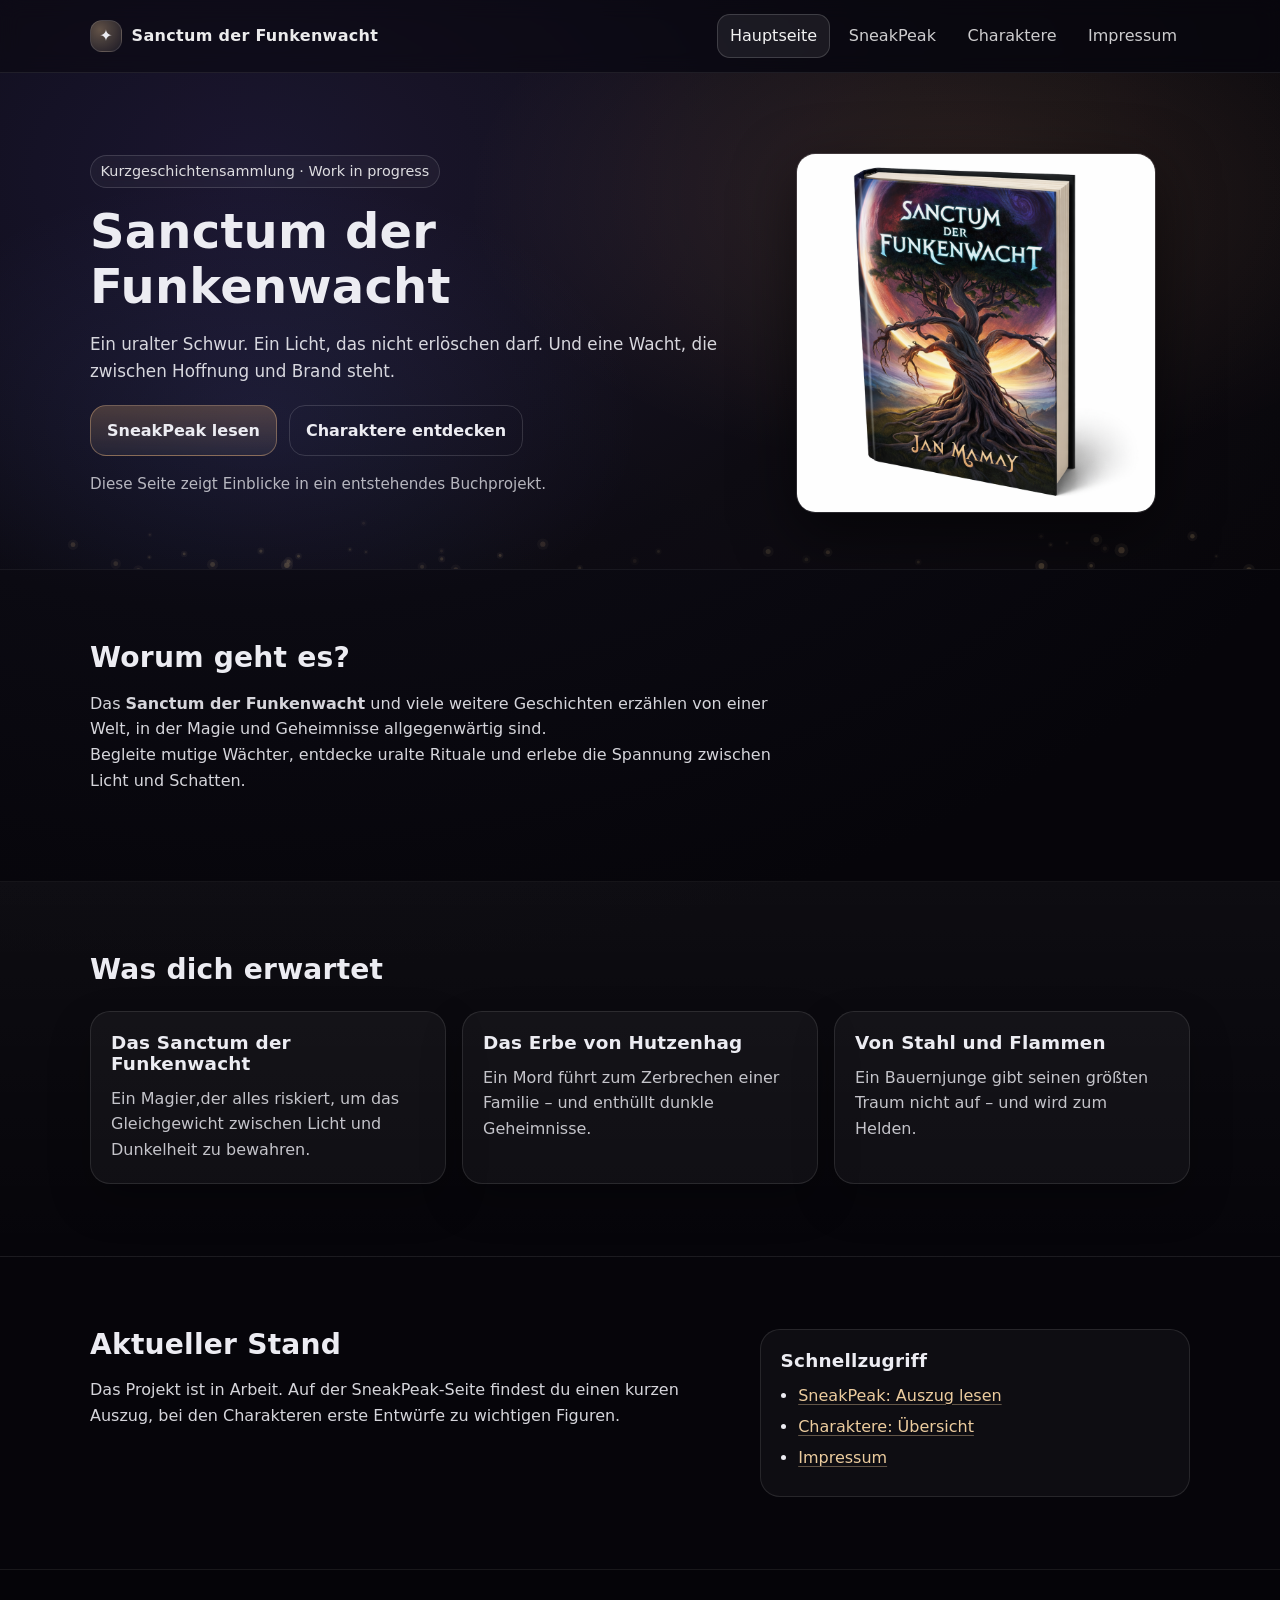
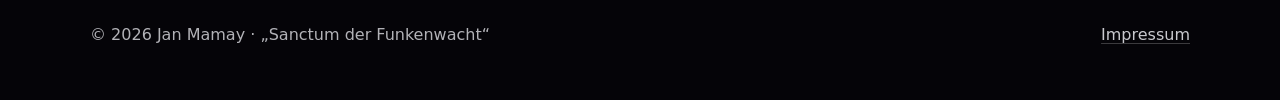
==== index.html @ 95dd7406 "initial Commit" ====
<!-- index.html -->
<!doctype html>
<html lang="de">

<head>
    <meta charset="utf-8" />
    <meta name="viewport" content="width=device-width, initial-scale=1" />
    <title>Sanctum der Funkenwacht</title>
    <meta name="description"
        content="Offizielle Projektseite zum Buchprojekt „Sanctum der Funkenwacht“ – SneakPeak, Charaktere und mehr." />
    <link rel="stylesheet" href="Style/mainStyle.css" />
</head>

<body>
    <a class="skip-link" href="#main">Zum Inhalt springen</a>

    <header class="site-header">
        <div class="container header-inner">
            <a class="brand" href="index.html" aria-label="Zur Hauptseite">
                <span class="brand-mark" aria-hidden="true">✦</span>
                <span class="brand-title">Sanctum der Funkenwacht</span>
            </a>

            <nav class="nav" aria-label="Hauptnavigation">
                <a class="nav-link is-active" href="index.html">Hauptseite</a>
                <a class="nav-link" href="Pages/SneakPeak.html">SneakPeak</a>
                <a class="nav-link" href="Pages/Charaktere.html">Charaktere</a>
                <a class="nav-link" href="Pages/impressum.html">Impressum</a>
            </nav>
        </div>
    </header>

    <main id="main">
        <section class="hero">
            <canvas class="hero-canvas" id="sparkCanvas" aria-hidden="true"></canvas>

            <div class="container hero-inner">
                <div class="hero-text">
                    <p class="kicker">Kurzgeschichtensammlung · Work in progress</p>
                    <h1>Sanctum der Funkenwacht</h1>
                    <p class="lead">
                        Ein uralter Schwur. Ein Licht, das nicht erlöschen darf.
                        Und eine Wacht, die zwischen Hoffnung und Brand steht.
                    </p>

                    <div class="cta-row">
                        <a class="btn btn-primary" href="Pages/SneakPeak.html">SneakPeak lesen</a>
                        <a class="btn btn-ghost" href="Pages/Charaktere.html">Charaktere entdecken</a>
                    </div>

                    <p class="note">
                        Diese Seite zeigt Einblicke in ein entstehendes Buchprojekt.
                    </p>
                </div>

                <div class="hero-media" aria-label="Buchcover">
                    <img class="book" src="Images/Buchcover.png" alt="Buchcover: Sanctum der Funkenwacht"
                        loading="eager" />
                </div>
            </div>
        </section>
        <section class="section">
            <div class="container">
                <h2>Worum geht es?</h2>
                <p class="text">
                    Das <strong>Sanctum der Funkenwacht</strong> und viele weitere Geschichten erzählen von einer Welt, in der Magie
                    und Geheimnisse allgegenwärtig sind. <br>
                    Begleite mutige Wächter, entdecke uralte Rituale und erlebe die Spannung zwischen Licht und
                    Schatten. </p>
            </div>
        </section>
        <section class="section section-muted">
            <div class="container">
                <h2>Was dich erwartet</h2>

                <div class="grid">
                    <article class="card">
                        <h3>Das Sanctum der Funkenwacht</h3>
                        <p>
                            Ein Magier,der alles riskiert, um das Gleichgewicht zwischen Licht und Dunkelheit zu bewahren.
                        </p>
                    </article>

                    <article class="card">
                        <h3>Das Erbe von Hutzenhag</h3>
                        <p>
                            Ein Mord führt zum Zerbrechen einer Familie – und enthüllt dunkle Geheimnisse.
                        </p>
                    </article>

                    <article class="card">
                        <h3>Von Stahl und Flammen</h3>
                        <p>
                            Ein Bauernjunge gibt seinen größten Traum nicht auf – und wird zum Helden.
                        </p>
                    </article>
                </div>
            </div>
        </section>
        <section class="section">
            <div class="container">
                <div class="split">
                    <div>
                        <h2>Aktueller Stand</h2>
                        <p class="text">
                            Das Projekt ist in Arbeit. Auf der SneakPeak-Seite findest du einen kurzen Auszug,
                            bei den Charakteren erste Entwürfe zu wichtigen Figuren.
                        </p>
                    </div>

                    <div class="panel">
                        <h3>Schnellzugriff</h3>
                        <ul class="list">
                            <li><a href="Pages/SneakPeak.html">SneakPeak: Auszug lesen</a></li>
                            <li><a href="Pages/Charaktere.html">Charaktere: Übersicht</a></li>
                            <li><a href="Pages/impressum.html">Impressum</a></li>
                        </ul>
                    </div>
                </div>
            </div>
        </section>
    </main>

    <footer class="site-footer">
        <div class="container footer-inner">
            <p>© <span id="year">2026</span> Jan Mamay · „Sanctum der Funkenwacht“</p>
            <p class="footer-links">
                <a href="impressum.html">Impressum</a>
            </p>
        </div>
    </footer>

    <script>
        document.getElementById("year").textContent = new Date().getFullYear();
    </script>
    <script src="Scripts/sparkCanvas.js"></script>
</body>

</html>
---- Style/mainStyle.css ----
/* =========================
   Sanctum der Funkenwacht – mainStyle.css
   ========================= */

/*Reset / Basis*/
*,
*::before,
*::after {
  box-sizing: border-box;
}

html:focus-within {
  scroll-behavior: smooth;
}

body {
  margin: 0;
  font-family: system-ui, -apple-system, Segoe UI, Roboto, Arial, sans-serif;
  line-height: 1.6;
  color: #ececf2;
  background: radial-gradient(1200px 800px at 20% 10%, #1a1630 0%, #0b0a12 55%, #06050a 100%);
}

img {
  max-width: 100%;
  height: auto;
  display: block;
}

a {
  color: inherit;
  text-decoration: none;
}

a:focus-visible,
button:focus-visible {
  outline: 2px solid rgba(255, 213, 153, 0.9);
  outline-offset: 3px;
}

/*Layout*/
.container {
  width: min(1100px, calc(100% - 2rem));
  margin-inline: auto;
}

.section {
  padding: 4.5rem 0;
}

.section-muted {
  background: linear-gradient(180deg, rgba(255, 255, 255, 0.03), rgba(255, 255, 255, 0));
  border-top: 1px solid rgba(255, 255, 255, 0.06);
  border-bottom: 1px solid rgba(255, 255, 255, 0.06);
}

/*Typografie*/
h1, h2, h3 {
  line-height: 1.15;
  margin: 0 0 0.75rem 0;
  letter-spacing: 0.2px;
}

h1 {
  font-size: clamp(2rem, 4vw, 3rem);
}

h2 {
  font-size: clamp(1.4rem, 2.2vw, 1.9rem);
}

h3 {
  font-size: 1.15rem;
}

.text,
.lead {
  max-width: 70ch;
  color: rgba(236, 236, 242, 0.9);
}

.lead {
  font-size: 1.05rem;
}

.kicker {
  display: inline-block;
  margin: 0 0 0.75rem 0;
  padding: 0.25rem 0.6rem;
  border: 1px solid rgba(255, 255, 255, 0.14);
  border-radius: 999px;
  font-size: 0.9rem;
  color: rgba(255, 255, 255, 0.85);
  background: rgba(255, 255, 255, 0.04);
  backdrop-filter: blur(6px);
}

.note {
  margin-top: 1rem;
  font-size: 0.95rem;
  color: rgba(236, 236, 242, 0.75);
}

/*Skip Link*/
.skip-link {
  position: absolute;
  left: 1rem;
  top: 1rem;
  transform: translateY(-150%);
  padding: 0.6rem 0.9rem;
  background: rgba(255, 255, 255, 0.10);
  border: 1px solid rgba(255, 255, 255, 0.18);
  border-radius: 0.75rem;
  z-index: 999;
}

.skip-link:focus {
  transform: translateY(0);
}

/*Header / Navigation*/
.site-header {
  position: sticky;
  top: 0;
  z-index: 50;
  background: rgba(10, 9, 16, 0.55);
  border-bottom: 1px solid rgba(255, 255, 255, 0.08);
  backdrop-filter: blur(10px);
}

.header-inner {
  display: flex;
  align-items: center;
  justify-content: space-between;
  padding: 0.9rem 0;
  gap: 1rem;
}

.brand {
  display: inline-flex;
  align-items: center;
  gap: 0.6rem;
  font-weight: 700;
  letter-spacing: 0.3px;
}

.brand-mark {
  display: grid;
  place-items: center;
  width: 2rem;
  height: 2rem;
  border-radius: 0.75rem;
  background: radial-gradient(circle at 30% 30%, rgba(255, 215, 160, 0.35), rgba(255, 255, 255, 0.06));
  border: 1px solid rgba(255, 255, 255, 0.12);
}

.brand-title {
  color: rgba(255, 255, 255, 0.92);
}

.nav {
  display: flex;
  gap: 0.35rem;
  flex-wrap: wrap;
  justify-content: flex-end;
}

.nav-link {
  padding: 0.5rem 0.75rem;
  border-radius: 0.8rem;
  color: rgba(255, 255, 255, 0.80);
  border: 1px solid transparent;
  transition: background 160ms ease, border-color 160ms ease, transform 160ms ease;
}

.nav-link:hover {
  background: rgba(255, 255, 255, 0.05);
  border-color: rgba(255, 255, 255, 0.10);
  transform: translateY(-1px);
}

.nav-link.is-active {
  background: rgba(255, 255, 255, 0.07);
  border-color: rgba(255, 255, 255, 0.16);
  color: rgba(255, 255, 255, 0.95);
}

/*Hero*/
.hero {
  position: relative;
  overflow: hidden;
  padding: 5rem 0 3.5rem;
  border-bottom: 1px solid rgba(255, 255, 255, 0.06);
}

.hero::before {
  content: "";
  position: absolute;
  inset: 0;
  background:
    radial-gradient(900px 500px at 75% 25%, rgba(255, 180, 120, 0.12), transparent 55%),
    radial-gradient(700px 450px at 20% 70%, rgba(120, 140, 255, 0.10), transparent 55%);
  pointer-events: none;
}

.hero-canvas {
  position: absolute;
  inset: 0;
  width: 100%;
  height: 100%;
  opacity: 0.35;
  pointer-events: none;
}

.hero-inner {
  position: relative;
  display: grid;
  grid-template-columns: 1.2fr 0.8fr;
  align-items: center;
  gap: 2rem;
}

.hero-text h1 {
  margin-top: 0.25rem;
}

.hero-media {
  display: grid;
  place-items: center;
}

.book {
  width: min(360px, 100%);
  border-radius: 1.2rem;
  border: 1px solid rgba(255, 255, 255, 0.12);
  box-shadow:
    0 20px 60px rgba(0, 0, 0, 0.55),
    0 0 0 1px rgba(255, 255, 255, 0.06) inset;
  transform: translateY(0);
  transition: transform 200ms ease;
}

.book:hover {
  transform: translateY(-4px);
}

/*Buttons*/
.cta-row {
  display: flex;
  gap: 0.75rem;
  margin-top: 1.25rem;
  flex-wrap: wrap;
}

.btn {
  display: inline-flex;
  align-items: center;
  justify-content: center;
  gap: 0.5rem;
  padding: 0.75rem 1rem;
  border-radius: 1rem;
  font-weight: 650;
  border: 1px solid rgba(255, 255, 255, 0.14);
  background: rgba(255, 255, 255, 0.06);
  transition: transform 160ms ease, background 160ms ease, border-color 160ms ease;
}

.btn:hover {
  transform: translateY(-1px);
  background: rgba(255, 255, 255, 0.085);
  border-color: rgba(255, 255, 255, 0.22);
}

.btn-primary {
  border-color: rgba(255, 200, 140, 0.35);
  background: linear-gradient(180deg, rgba(255, 190, 120, 0.22), rgba(255, 255, 255, 0.06));
}

.btn-primary:hover {
  border-color: rgba(255, 210, 160, 0.55);
}

.btn-ghost {
  background: transparent;
}

/*Cards / Grid*/
.grid {
  display: grid;
  gap: 1rem;
  grid-template-columns: repeat(3, 1fr);
  margin-top: 1.5rem;
}

.card {
  padding: 1.25rem;
  border-radius: 1.25rem;
  border: 1px solid rgba(255, 255, 255, 0.10);
  background: rgba(255, 255, 255, 0.04);
  box-shadow: 0 18px 40px rgba(0, 0, 0, 0.25);
}

.card p {
  margin: 0.5rem 0 0 0;
  color: rgba(236, 236, 242, 0.82);
}

/*Split / Panel / List*/
.split {
  display: grid;
  grid-template-columns: 1.2fr 0.8fr;
  gap: 1.5rem;
  align-items: start;
}

.panel {
  padding: 1.25rem;
  border-radius: 1.25rem;
  border: 1px solid rgba(255, 255, 255, 0.10);
  background: rgba(255, 255, 255, 0.035);
}

.list {
  margin: 0.75rem 0 0 0;
  padding-left: 1.1rem;
}

.list li {
  margin: 0.35rem 0;
}

.list a {
  color: rgba(255, 220, 170, 0.92);
  text-decoration: underline;
  text-decoration-color: rgba(255, 220, 170, 0.35);
  text-underline-offset: 3px;
}

.list a:hover {
  text-decoration-color: rgba(255, 220, 170, 0.75);
}

/*Footer*/
.site-footer {
  padding: 2.25rem 0;
  border-top: 1px solid rgba(255, 255, 255, 0.08);
  background: rgba(0, 0, 0, 0.25);
}

.footer-inner {
  display: flex;
  justify-content: space-between;
  gap: 1rem;
  flex-wrap: wrap;
  color: rgba(236, 236, 242, 0.75);
}

.footer-links a {
  color: rgba(236, 236, 242, 0.85);
  text-decoration: underline;
  text-decoration-color: rgba(255, 255, 255, 0.22);
  text-underline-offset: 3px;
}

.footer-links a:hover {
  text-decoration-color: rgba(255, 255, 255, 0.55);
}

/*SneakPeak / Auszug*/
.excerpt {
  max-width: 70ch;
  margin: 1.5rem auto 0;
  font-size: 1.05rem;
}

.excerpt p {
  margin: 0 0 1.2rem;
}

.excerpt p:first-child::first-letter {
  float: left;
  font-size: 3.2rem;
  line-height: 1;
  padding-right: 0.35rem;
  margin-top: 0.1rem;
  font-weight: 700;
  color: rgba(255, 210, 160, 0.95);
}

/*Charaktere*/
.character-grid {
  display: grid;
  gap: 1.25rem;
  grid-template-columns: repeat(auto-fit, minmax(220px, 1fr));
}

.character {
  text-align: center;
}

.character img {
  width: 100%;
  aspect-ratio: 3 / 4;
  object-fit: cover;
  border-radius: 1rem;
  margin-bottom: 0.75rem;
  border: 1px solid rgba(255, 255, 255, 0.12);
}

.character p {
  color: rgba(236, 236, 242, 0.85);
}


/*Responsive*/
@media (max-width: 900px) {
  .hero-inner,
  .split {
    grid-template-columns: 1fr;
  }

  .hero {
    padding: 4rem 0 3rem;
  }

  .hero-media {
    order: -1;
  }

  .grid {
    grid-template-columns: 1fr;
  }

  .header-inner {
    align-items: flex-start;
  }
}

/*Druckansicht*/
@media print {
  * {
    box-shadow: none !important;
    text-shadow: none !important;
    filter: none !important;
  }

  body {
    background: #fff !important;
    color: #000 !important;
    font-size: 12pt;
    line-height: 1.45;
  }

  .container {
    width: 100% !important;
    margin: 0 !important;
  }

  .site-header,
  .site-footer,
  .skip-link,
  .hero,
  .hero-canvas,
  .cta-row,
  nav,
  .footer-links {
    display: none !important;
  }

  .section {
    padding: 0.8cm 0 !important;
  }

  .panel,
  .card {
    background: transparent !important;
    border: 1px solid #bbb !important;
    padding: 0.6cm !important;
    page-break-inside: avoid;
  }

  h1, h2, h3 {
    color: #000 !important;
    page-break-after: avoid;
  }

  p, li {
    color: #000 !important;
    orphans: 3;
    widows: 3;
  }

  img {
    max-width: 100% !important;
    height: auto !important;
    page-break-inside: avoid;
  }

  .excerpt p:first-child::first-letter {
    float: none !important;
    font-size: 12pt !important;
    padding: 0 !important;
    margin: 0 !important;
    color: #000 !important;
    font-weight: inherit !important;
  }

  a {
    color: #000 !important;
    text-decoration: underline !important;
  }

  a[href^="http"]::after {
    content: " (" attr(href) ")";
    font-size: 10pt;
  }

  @page {
    margin: 1.6cm;
  }
}
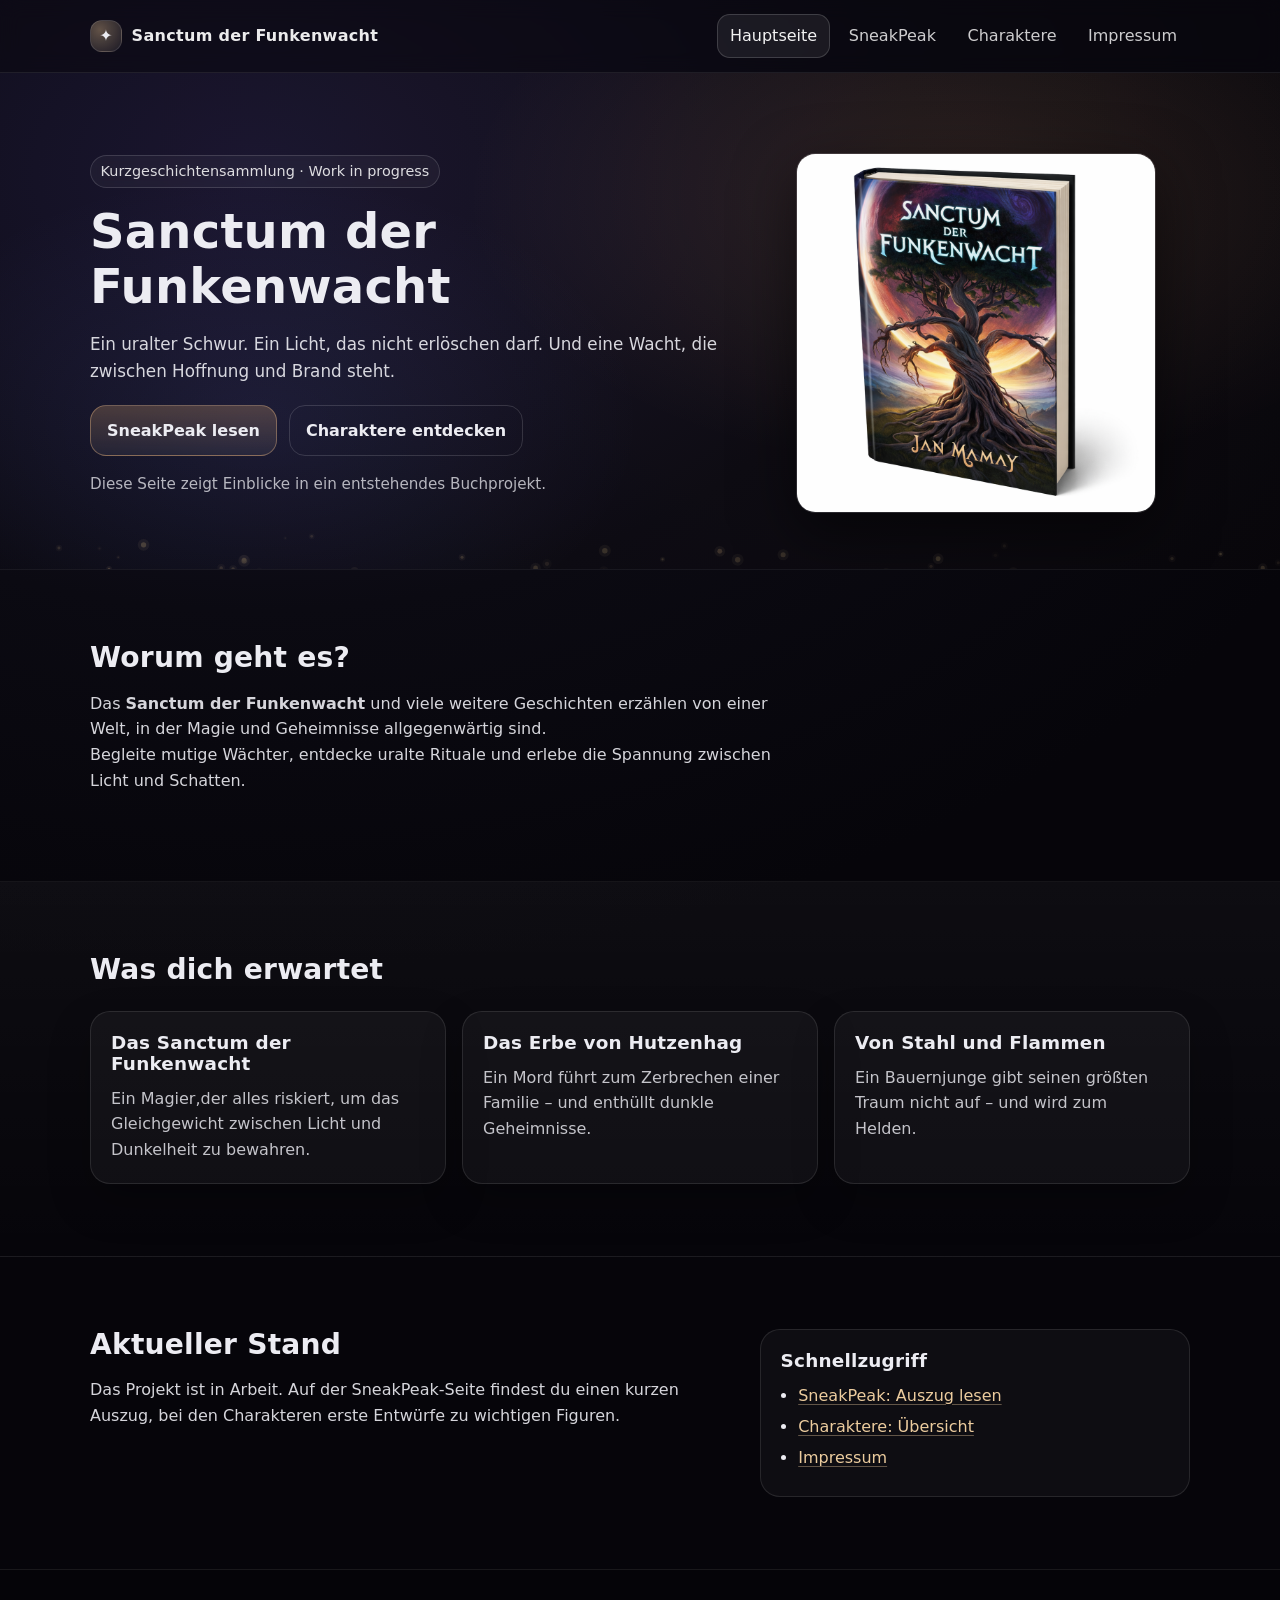
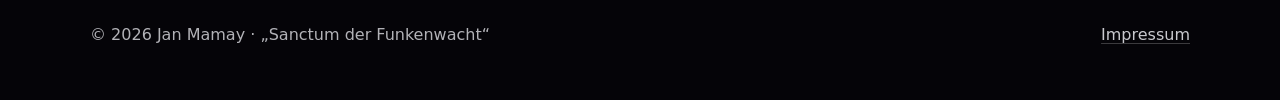
==== commit 957d778e: "finalizing" ====
--- a/index.html
+++ b/index.html
@@ -1,4 +1,3 @@
-<!-- index.html -->
 <!doctype html>
 <html lang="de">
 
@@ -125,7 +124,7 @@
         <div class="container footer-inner">
             <p>© <span id="year">2026</span> Jan Mamay · „Sanctum der Funkenwacht“</p>
             <p class="footer-links">
-                <a href="impressum.html">Impressum</a>
+                <a href="Pages/impressum.html">Impressum</a>
             </p>
         </div>
     </footer>
